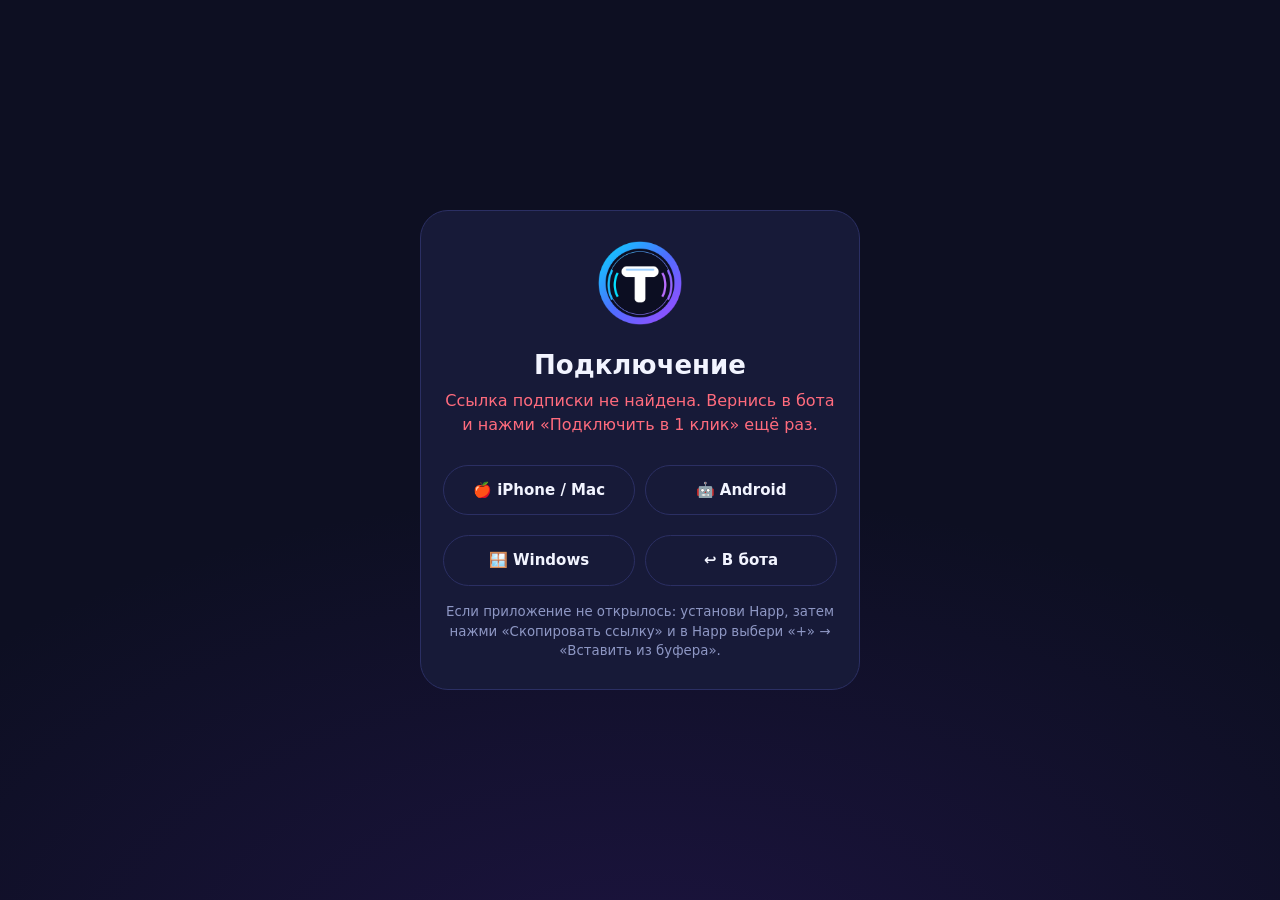
==== connect.html @ 0d5dd18d "Add TaikoVPN redirect/connect pages Co-Authored-By: Claude Sonnet 5.5 <noreply@anthropic.com>" ====
<!doctype html>
<html lang="ru">
<head>
<meta charset="utf-8">
<meta name="viewport" content="width=device-width, initial-scale=1">
<meta name="robots" content="noindex">
<meta name="referrer" content="no-referrer">
<title>Подключение — TaikoVPN</title>
<style>
  :root { --bg:#0d0f22; --card:#171a38; --line:#2b2f63; --text:#f2f4ff; --muted:#8e97c4; --a:#00e5ff; --b:#5070ff; --c:#aa46ff; }
  * { box-sizing:border-box; }
  body { margin:0; min-height:100vh; display:grid; place-items:center; padding:16px; color:var(--text);
         font:16px/1.5 system-ui,-apple-system,"Segoe UI",Roboto,sans-serif;
         background:radial-gradient(900px 500px at 50% 110%, #3a1d7a55, transparent), var(--bg); }
  .card { width:100%; max-width:440px; background:var(--card); border:1px solid var(--line); border-radius:28px; padding:28px 22px; text-align:center; }
  img.logo { width:88px; height:88px; border-radius:50%; }
  h1 { margin:12px 0 4px; font-size:26px; }
  p { color:var(--muted); margin:0 0 18px; }
  .btn { display:block; width:100%; padding:16px; border:0; border-radius:999px; color:#fff; text-decoration:none; font:700 17px inherit;
         cursor:pointer; margin-top:10px; background:linear-gradient(90deg,var(--a),var(--b) 55%,var(--c)); }
  .btn.alt { background:transparent; border:1px solid var(--line); color:var(--text); font-weight:600; }
  .row { display:grid; grid-template-columns:1fr 1fr; gap:10px; }
  .row .btn { font-size:15px; padding:13px 8px; }
  small { display:block; margin-top:16px; color:var(--muted); }
  #err { display:none; color:#ff6b7d; }
</style>
</head>
<body>
<div class="card">
  <img class="logo" src="logo.png" alt="TaikoVPN">
  <h1>Подключение</h1>
  <p id="hint">Открываем приложение Happ…</p>
  <p id="err">Ссылка подписки не найдена. Вернись в бота и нажми «Подключить в 1 клик» ещё раз.</p>
  <a class="btn" id="open" href="#">📲 Открыть в Happ</a>
  <button class="btn alt" id="copy">📋 Скопировать ссылку</button>
  <div class="row">
    <a class="btn alt" href="https://apps.apple.com/us/app/happ-proxy-utility/id6504287215">🍎 iPhone / Mac</a>
    <a class="btn alt" href="https://play.google.com/store/apps/details?id=com.happproxy">🤖 Android</a>
    <a class="btn alt" href="https://github.com/Happ-proxy/happ-desktop/releases/latest/download/setup-Happ.x64.exe">🪟 Windows</a>
    <a class="btn alt" href="https://t.me/taikovpnbot">↩️ В бота</a>
  </div>
  <small>Если приложение не открылось: установи Happ, затем нажми «Скопировать ссылку» и в Happ выбери «+» → «Вставить из буфера».</small>
</div>
<script>
  // https://YOUR-DOMAIN/connect.html#<subscription url>   (the part after # never reaches the server)
  const sub = decodeURIComponent(location.hash.slice(1));
  const ok = /^https?:\/\/[^\s"'<>]+$/i.test(sub);
  const deep = 'happ://add/' + sub;
  if (!ok) {
    document.getElementById('hint').style.display = 'none';
    document.getElementById('err').style.display = 'block';
    document.getElementById('open').style.display = 'none';
    document.getElementById('copy').style.display = 'none';
  } else {
    document.getElementById('open').href = deep;
    document.getElementById('copy').onclick = async (e) => {
      try { await navigator.clipboard.writeText(sub); e.target.textContent = '✅ Скопировано'; }
      catch (_) { prompt('Скопируй ссылку:', sub); }
    };
    setTimeout(() => { location.href = deep; }, 400);   // try to open Happ automatically
  }
</script>
</body>
</html>
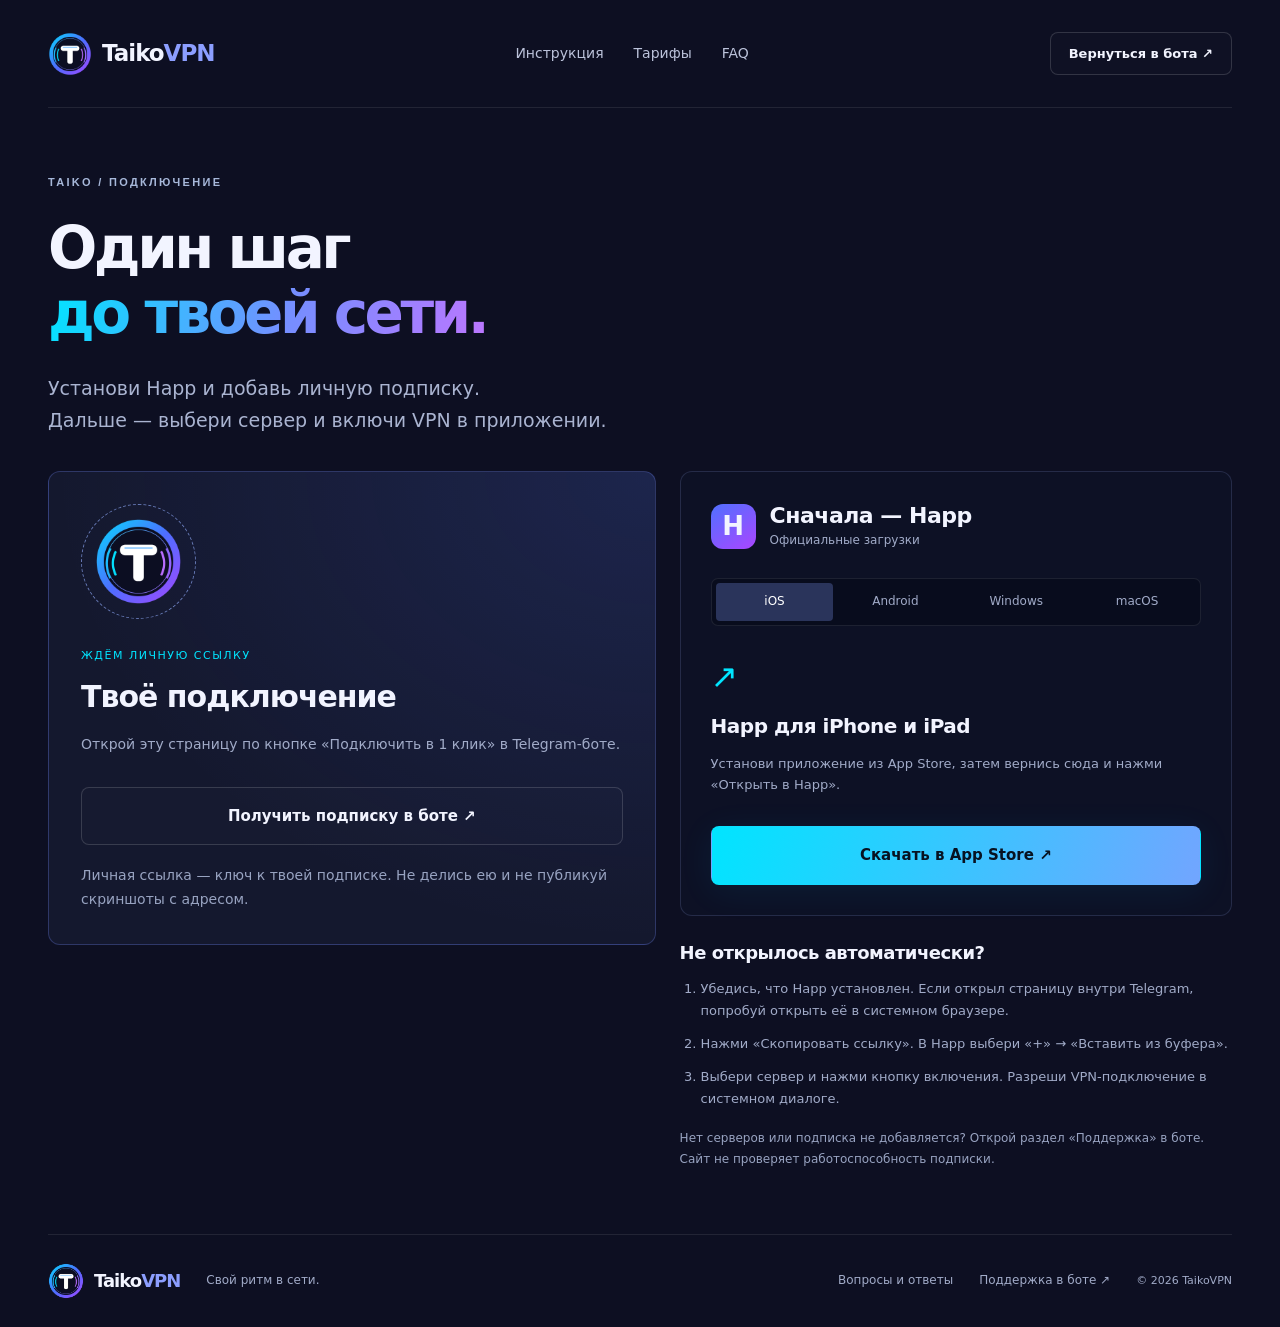
==== commit 8e9d412c: "Rebuild TaikoVPN website and connection flow Co-authored-by: Copilot <223556219+Copilot@users.norepl" ====
--- a/connect.html
+++ b/connect.html
@@ -1,64 +1,5 @@
 <!doctype html>
 <html lang="ru">
-<head>
-<meta charset="utf-8">
-<meta name="viewport" content="width=device-width, initial-scale=1">
-<meta name="robots" content="noindex">
-<meta name="referrer" content="no-referrer">
-<title>Подключение — TaikoVPN</title>
-<style>
-  :root { --bg:#0d0f22; --card:#171a38; --line:#2b2f63; --text:#f2f4ff; --muted:#8e97c4; --a:#00e5ff; --b:#5070ff; --c:#aa46ff; }
-  * { box-sizing:border-box; }
-  body { margin:0; min-height:100vh; display:grid; place-items:center; padding:16px; color:var(--text);
-         font:16px/1.5 system-ui,-apple-system,"Segoe UI",Roboto,sans-serif;
-         background:radial-gradient(900px 500px at 50% 110%, #3a1d7a55, transparent), var(--bg); }
-  .card { width:100%; max-width:440px; background:var(--card); border:1px solid var(--line); border-radius:28px; padding:28px 22px; text-align:center; }
-  img.logo { width:88px; height:88px; border-radius:50%; }
-  h1 { margin:12px 0 4px; font-size:26px; }
-  p { color:var(--muted); margin:0 0 18px; }
-  .btn { display:block; width:100%; padding:16px; border:0; border-radius:999px; color:#fff; text-decoration:none; font:700 17px inherit;
-         cursor:pointer; margin-top:10px; background:linear-gradient(90deg,var(--a),var(--b) 55%,var(--c)); }
-  .btn.alt { background:transparent; border:1px solid var(--line); color:var(--text); font-weight:600; }
-  .row { display:grid; grid-template-columns:1fr 1fr; gap:10px; }
-  .row .btn { font-size:15px; padding:13px 8px; }
-  small { display:block; margin-top:16px; color:var(--muted); }
-  #err { display:none; color:#ff6b7d; }
-</style>
-</head>
-<body>
-<div class="card">
-  <img class="logo" src="logo.png" alt="TaikoVPN">
-  <h1>Подключение</h1>
-  <p id="hint">Открываем приложение Happ…</p>
-  <p id="err">Ссылка подписки не найдена. Вернись в бота и нажми «Подключить в 1 клик» ещё раз.</p>
-  <a class="btn" id="open" href="#">📲 Открыть в Happ</a>
-  <button class="btn alt" id="copy">📋 Скопировать ссылку</button>
-  <div class="row">
-    <a class="btn alt" href="https://apps.apple.com/us/app/happ-proxy-utility/id6504287215">🍎 iPhone / Mac</a>
-    <a class="btn alt" href="https://play.google.com/store/apps/details?id=com.happproxy">🤖 Android</a>
-    <a class="btn alt" href="https://github.com/Happ-proxy/happ-desktop/releases/latest/download/setup-Happ.x64.exe">🪟 Windows</a>
-    <a class="btn alt" href="https://t.me/taikovpnbot">↩️ В бота</a>
-  </div>
-  <small>Если приложение не открылось: установи Happ, затем нажми «Скопировать ссылку» и в Happ выбери «+» → «Вставить из буфера».</small>
-</div>
-<script>
-  // https://YOUR-DOMAIN/connect.html#<subscription url>   (the part after # never reaches the server)
-  const sub = decodeURIComponent(location.hash.slice(1));
-  const ok = /^https?:\/\/[^\s"'<>]+$/i.test(sub);
-  const deep = 'happ://add/' + sub;
-  if (!ok) {
-    document.getElementById('hint').style.display = 'none';
-    document.getElementById('err').style.display = 'block';
-    document.getElementById('open').style.display = 'none';
-    document.getElementById('copy').style.display = 'none';
-  } else {
-    document.getElementById('open').href = deep;
-    document.getElementById('copy').onclick = async (e) => {
-      try { await navigator.clipboard.writeText(sub); e.target.textContent = '✅ Скопировано'; }
-      catch (_) { prompt('Скопируй ссылку:', sub); }
-    };
-    setTimeout(() => { location.href = deep; }, 400);   // try to open Happ automatically
-  }
-</script>
-</body>
-</html>
+<head><meta charset="utf-8"><meta name="viewport" content="width=device-width, initial-scale=1"><meta name="robots" content="noindex"><meta name="referrer" content="no-referrer"><meta name="theme-color" content="#0d0f22"><title>Подключение — TaikoVPN</title><link rel="icon" href="logo.png"><link rel="stylesheet" href="styles.css"><script src="site.js" defer></script><script src="connect.js" defer></script></head>
+<body><a class="skip" href="#main">К содержанию</a><header class="header wrap"><a class="brand" href="./" aria-label="TaikoVPN — главная"><img src="logo.png" width="44" height="44" alt="">Taiko<span>VPN</span></a><nav aria-label="Основная навигация"><a href="index.html#how">Инструкция</a><a href="index.html#plans">Тарифы</a><a href="index.html#faq">FAQ</a></nav><a class="button small ghost" href="https://t.me/taikovpnbot">Вернуться в бота ↗</a></header>
+<main class="wrap connect-main" id="main"><div class="connect-hero"><span class="eyebrow">TAIKO / ПОДКЛЮЧЕНИЕ</span><h1>Один шаг<br><span class="gradient">до твоей сети.</span></h1><p class="lead">Установи Happ и добавь личную подписку.<br>Дальше — выбери сервер и включи VPN в приложении.</p></div><div class="connect-grid"><section class="connection-card" aria-labelledby="connection-title"><div class="connection-emblem"><img src="logo.png" alt=""></div><div class="status-label" id="status">ЖДЁМ ЛИЧНУЮ ССЫЛКУ</div><h2 id="connection-title">Твоё подключение</h2><div aria-live="polite"><p id="hint">Открой эту страницу по кнопке «Подключить в 1 клик» в Telegram-боте.</p><p class="notice" id="err" hidden></p></div><noscript><p class="notice">Для автоматического добавления нужен JavaScript. Можно скопировать подписку в боте и добавить её вручную в Happ.</p></noscript><a class="button primary" id="open" hidden>Открыть в Happ ↗</a><button class="button ghost" id="copy" type="button" hidden>Скопировать ссылку</button><p id="copy-status" class="caption" role="status"></p><div id="manual-copy" hidden><label class="copy-label" for="subscription">Выдели и скопируй личную ссылку:</label><textarea id="subscription" rows="3" readonly spellcheck="false"></textarea></div><a class="button ghost" href="https://t.me/taikovpnbot">Получить подписку в боте ↗</a><p class="caption">Личная ссылка — ключ к твоей подписке. Не делись ею и не публикуй скриншоты с адресом.</p></section><div><section class="download-panel" aria-labelledby="app-title"><div class="panel-top"><span class="app-mark">H</span><div><h3 id="app-title">Сначала — Happ</h3><p>Официальные загрузки</p></div></div><div class="platforms" role="group" aria-label="Выберите платформу"><button data-platform="ios" aria-pressed="true">iOS</button><button data-platform="android" aria-pressed="false">Android</button><button data-platform="windows" aria-pressed="false">Windows</button><button data-platform="macos" aria-pressed="false">macOS</button></div><div class="platform-content" aria-live="polite"><span class="platform-symbol" aria-hidden="true">↗</span><h3 id="platform-title">Happ для iPhone и iPad</h3><p id="platform-note">Установи приложение из App Store, затем вернись сюда и нажми «Открыть в Happ».</p></div><a class="button primary" id="download" href="https://apps.apple.com/us/app/happ-proxy-utility/id6504287215">Скачать в App Store ↗</a></section><section class="connection-help"><h3>Не открылось автоматически?</h3><ol><li>Убедись, что Happ установлен. Если открыл страницу внутри Telegram, попробуй открыть её в системном браузере.</li><li>Нажми «Скопировать ссылку». В Happ выбери «+» → «Вставить из буфера».</li><li>Выбери сервер и нажми кнопку включения. Разреши VPN-подключение в системном диалоге.</li></ol><p class="caption">Нет серверов или подписка не добавляется? Открой раздел «Поддержка» в боте. Сайт не проверяет работоспособность подписки.</p></section></div></div></main><footer class="footer wrap"><a class="brand" href="./"><img src="logo.png" width="36" height="36" alt="">Taiko<span>VPN</span></a><p>Свой ритм в сети.</p><a href="index.html#faq">Вопросы и ответы</a><a href="https://t.me/taikovpnbot">Поддержка в боте ↗</a><span>© 2026 TaikoVPN</span></footer></body></html>
--- a/styles.css
+++ b/styles.css
@@ -0,0 +1 @@
+:root{color-scheme:dark;--bg:#0d0f22;--panel:#14182e;--text:#f2f4ff;--muted:#a1abc8;--cyan:#00e5ff;--blue:#5070ff;--violet:#aa46ff;--line:#ffffff16}*{box-sizing:border-box}html{scroll-behavior:smooth;scroll-padding-top:30px}body{margin:0;background:var(--bg);color:var(--text);font:16px/1.65 "Segoe UI",system-ui,sans-serif}a{color:inherit;text-decoration:none}button{font:inherit}button,a,summary{-webkit-tap-highlight-color:transparent}a:focus-visible,button:focus-visible,summary:focus-visible,textarea:focus-visible{outline:3px solid var(--cyan);outline-offset:6px}a:hover{color:var(--cyan)}img{max-width:100%}.wrap{width:min(1240px,calc(100% - 96px));margin-inline:auto}.header{height:108px;display:flex;align-items:center;justify-content:space-between;border-bottom:1px solid var(--line);gap:24px}.brand{display:flex;align-items:center;font-size:23px;font-weight:800;letter-spacing:-1px;white-space:nowrap}.brand img{margin-right:10px;border-radius:50%}.brand>span{color:#8c9eff}.header nav{display:flex;gap:30px;font-size:14px;color:#bcc3db}.button{display:inline-flex;align-items:center;justify-content:center;gap:24px;padding:17px 24px;border-radius:8px;font-weight:650;font-size:15px;border:1px solid transparent;cursor:pointer;transition:transform .2s,background .2s;line-height:1.5}.button:hover{transform:translateY(-2px)}.primary{color:#071221;background:linear-gradient(110deg,#00e5ff,#72a5ff);box-shadow:0 6px 35px #00b7ff14}.primary:hover{color:#071221;background:#9df3ff}.ghost{background:#ffffff03;border-color:#ffffff25;color:var(--text)}.ghost:hover{background:#ffffff09}.small{padding:11px 18px;font-size:13px}.skip{position:fixed;left:16px;top:-100px;background:var(--cyan);color:var(--bg);z-index:20;padding:12px}.skip:focus{top:12px}.hero{display:grid;grid-template-columns:1.07fr 1fr;align-items:center;gap:12px;padding-top:70px;padding-bottom:65px;min-height:720px}.eyebrow{font:600 11px/1.6 "Segoe UI",sans-serif;letter-spacing:2.3px;color:#a7b8da;display:block;margin-bottom:24px}.signal{display:inline-block;width:6px;height:6px;border-radius:50%;background:var(--cyan);margin-right:8px;box-shadow:0 0 15px #00e5ff88}h1,h2,h3,p{margin-top:0}h1{font-size:clamp(48px,5.4vw,78px);line-height:1.06;letter-spacing:-3.5px;margin-bottom:26px;font-weight:750}.gradient{background:linear-gradient(105deg,#00e5ff 0%,#758eff 55%,#bc76ff);color:transparent;background-clip:text;-webkit-background-clip:text}.lead{font-size:19px;line-height:1.7;color:#aab4d1;margin-bottom:30px}.actions{display:flex;align-items:center;gap:25px;flex-wrap:wrap}.text-link{font-size:14px;font-weight:600}.text-link span{margin-left:10px}.caption{font-size:12px;line-height:1.7;color:#98a3c1;margin:19px 0 0}.network-art{height:560px;position:relative;min-width:0;background:radial-gradient(ellipse,#3346b017,transparent 70%)}.art-top,.art-bottom{position:absolute;left:24px;right:24px;display:flex;justify-content:space-between;gap:10px;font:9px/1.4 monospace;letter-spacing:1.5px;color:#8493b9}.art-top{top:12px}.art-bottom{bottom:12px;align-items:center}.tiny-bars{color:var(--cyan);font-size:17px;white-space:nowrap}.orbit{position:absolute;width:100%;height:100%;inset:0}.rotor{transform-origin:300px 300px;animation:orbit 45s linear infinite}.core-logo{position:absolute;width:30%;left:35%;top:35%;border-radius:50%;filter:drop-shadow(0 0 35px #5070ff33)}.node{position:absolute;background:#12172bf2;border:1px solid #47547880;border-radius:4px;padding:8px 11px;font:9px/1.4 monospace;letter-spacing:.7px;box-shadow:0 5px 30px #070918}.node-top{left:37%;top:16%}.node-left{left:0;bottom:24%}.node-right{right:0;bottom:24%}.spec-strip{display:grid;grid-template-columns:repeat(4,1fr);border-block:1px solid var(--line);padding-block:26px}.spec-strip>div{display:flex;align-items:center;gap:17px;justify-content:center;border-right:1px solid var(--line)}.spec-strip>div:first-child{justify-content:flex-start}.spec-strip>div:last-child{border:0}.spec-strip b{font-size:28px;letter-spacing:-1px;font-weight:600}.spec-strip span{font-size:12px;line-height:1.5;color:var(--muted);max-width:125px}.section{padding-block:104px}.section-heading{display:flex;align-items:flex-end;justify-content:space-between;gap:30px;margin-bottom:42px}.section-heading .eyebrow{margin-bottom:16px}h2{font-size:clamp(34px,3.5vw,50px);line-height:1.15;letter-spacing:-1.8px;margin-bottom:0;font-weight:650}.section-heading>p{font-size:14px;color:var(--muted);margin-bottom:3px;max-width:390px}h3{font-size:22px;line-height:1.3;letter-spacing:-.5px;margin-bottom:14px}p{color:var(--muted)}.feature-grid{display:grid;grid-template-columns:repeat(3,1fr);gap:18px}.feature{border:1px solid var(--line);border-radius:12px;padding:30px;background:linear-gradient(150deg,#181d35,#101427);min-height:340px;overflow:hidden}.feature-icon{display:block;font-size:30px;color:#95a8ff;margin-bottom:28px}.mini-label{font-size:10px;letter-spacing:1.8px;color:#a0afd2;display:block;margin-bottom:14px}.feature p{font-size:14px;margin-bottom:24px}.wave{height:44px;display:flex;align-items:center;gap:8px}.wave i{height:12px;width:4px;background:linear-gradient(var(--cyan),var(--blue));border-radius:2px}.wave i:nth-child(3n){height:32px}.wave i:nth-child(4n){height:44px}.wave i:nth-child(5n){height:24px}.device-sketch{display:flex;align-items:flex-end;gap:9px;height:44px}.device-sketch span{width:22px;height:35px;border:1px solid #758eff;border-radius:3px;background:#5070ff0a}.device-sketch span:nth-child(2){width:65px;height:44px}.device-sketch span:nth-child(3){width:35px;height:39px}.setup-section{background:linear-gradient(125deg,#11172e,#14122b);border-block:1px solid var(--line)}.setup-grid{display:grid;grid-template-columns:1.15fr 1fr;gap:80px}.steps{padding:0;margin:0;list-style:none}.steps li{display:flex;gap:25px;padding:25px 0;border-bottom:1px solid var(--line)}.steps li:first-child{padding-top:8px}.steps li>span{font:14px monospace;color:var(--cyan);padding-top:4px}.steps p{font-size:14px;line-height:1.8;margin-bottom:0}.steps h3{font-size:20px}.download-panel{padding:30px;border:1px solid #7c88c338;border-radius:12px;background:#0d1125}.panel-top{display:flex;align-items:center;gap:14px;margin-bottom:28px}.panel-top h3{margin:0}.panel-top p{font-size:12px;margin:0}.panel-top>.mini-label{margin-left:auto}.app-mark{width:45px;height:45px;display:grid;place-items:center;border-radius:12px;background:linear-gradient(145deg,#5070ff,#aa46ff);font-weight:800;font-size:26px}.platforms{display:grid;grid-template-columns:repeat(4,1fr);padding:4px;background:#080c1d;border:1px solid var(--line);border-radius:7px;gap:3px}.platforms button{font-size:12px;border:0;background:none;color:var(--muted);padding:9px 4px;border-radius:4px;cursor:pointer}.platforms button[aria-pressed=true]{color:#fff;background:#2a345b}.platforms button:hover{color:var(--cyan)}.platform-content{min-height:200px;padding-top:24px}.platform-symbol{display:block;font-size:33px;color:var(--cyan);margin-bottom:8px}.platform-content h3{font-size:20px}.platform-content p{font-size:13px}.download-panel>.button{width:100%}.manual-note{display:flex;gap:20px;border-top:1px solid var(--line);margin-top:40px;padding-top:27px}.manual-note>span{font-size:30px;color:var(--cyan)}.manual-note p{font-size:13px;margin:0}.manual-note b{color:#e1e6fa;font-weight:600}.plans{display:grid;grid-template-columns:repeat(3,1fr);gap:18px}.plan{border:1px solid #ffffff20;border-radius:12px;padding:32px;background:#12162a;position:relative}.plan.trial{background:transparent}.plan h3{font-size:20px}.price{font-size:54px;line-height:1.3;letter-spacing:-2px;font-weight:650;margin:24px 0 15px}.price span{font-size:14px;color:var(--muted);letter-spacing:0;font-weight:400}.plan p{font-size:13px;min-height:44px}.plan ul{padding:23px 0 0;margin:24px 0 30px;list-style:none;border-top:1px solid var(--line);font-size:13px;color:#c0c9df}.plan li{margin-bottom:12px}.plan li:before{content:'↗';color:var(--cyan);margin-right:12px}.plan>.button{width:100%;font-size:14px}.featured{border-color:#6b7fff;background:radial-gradient(ellipse at 100% 0,#5070ff29,transparent 70%),#14172e}.plan-tag{position:absolute;right:17px;top:-13px;background:#758cff;color:#080e26;font-size:10px;letter-spacing:1px;font-weight:800;padding:5px 13px;border-radius:5px}.center{text-align:center}.bonus-grid{display:grid;grid-template-columns:.9fr 1.1fr;gap:22px}.referral,.creator{border-radius:12px;border:1px solid var(--line);padding:36px}.referral{background:radial-gradient(ellipse at 80% 15%,#19498355,transparent 55%),#13192e}.bonus-number{font-size:110px;font-weight:650;letter-spacing:-8px;color:var(--cyan);line-height:1.25;margin:15px 0 20px}.bonus-number span{font-size:14px;letter-spacing:0;margin-left:20px;color:#b4c2e1;font-weight:400}.referral h3,.creator h3{font-size:29px}.referral p,.creator p{font-size:14px}.referral .button{margin-top:12px}.creator{background:radial-gradient(ellipse at 100% 0,#aa46ff1c,transparent 60%),#13162a}.rewards{display:grid;grid-template-columns:repeat(3,1fr);gap:8px;margin:26px 0}.rewards>div{padding:12px 10px;background:#ffffff03;border:1px solid var(--line);border-radius:5px}.rewards span{display:block;font-size:11px;color:var(--muted)}.rewards b{font-size:14px;color:#c5b2ff;font-weight:600}.faq-section{display:grid;grid-template-columns:.75fr 1.25fr;gap:70px;border-top:1px solid var(--line)}.faq-section h2{margin-bottom:22px}.faq-section>div>p{font-size:14px}.faq details{border-bottom:1px solid var(--line)}.faq summary{cursor:pointer;list-style:none;display:flex;justify-content:space-between;gap:20px;padding:22px 0;font-size:16px}.faq summary::-webkit-details-marker{display:none}.faq summary:after{content:'+';font-size:22px;color:#8795be;line-height:1.2}.faq details[open] summary:after{content:'−';color:var(--cyan)}.faq details p{font-size:14px;max-width:95%;padding-bottom:12px}.final-cta{text-align:center;padding:78px 25px 84px;border:1px solid #7988ce30;border-radius:16px;background:radial-gradient(ellipse at 50% 110%,#5070ff38,transparent 70%),#12162b;margin-bottom:70px;position:relative;overflow:hidden}.final-cta h2{font-size:clamp(34px,4.5vw,62px);margin-bottom:30px}.final-cta p{font-size:12px;margin:18px 0 0}.footer{border-top:1px solid var(--line);display:flex;align-items:center;gap:26px;padding-block:28px;font-size:12px;color:var(--muted)}.footer .brand{font-size:18px;color:var(--text)}.footer p{margin:0;margin-right:auto}.footer>span{font-size:11px}.connect-hero{padding-top:66px;max-width:950px}.connect-hero h1{font-size:58px;line-height:1.12}.connect-grid{display:grid;grid-template-columns:1.1fr 1fr;gap:24px;align-items:start;margin:35px 0 65px}.connection-card{background:radial-gradient(ellipse at 100% 0,#5070ff25,transparent 70%),#14182e;border:1px solid #758cff44;border-radius:12px;padding:32px}.connection-card .button{width:100%;margin-top:12px}.connection-card h2{font-size:30px;letter-spacing:-1px;margin-bottom:18px}.connection-card p{font-size:14px}.connection-emblem{height:115px;width:115px;position:relative;border:1px dashed #6578b4;border-radius:50%;padding:12px;margin-bottom:28px}.connection-emblem img{border-radius:50%;width:100%}.status-label{color:var(--cyan);font-size:11px;letter-spacing:1.5px;margin-bottom:15px}.notice{border-left:2px solid #a995ff;background:#aa46ff0a;padding:14px 18px;color:#c4bcdf;font-size:13px}.connection-help{margin-top:25px}.connection-help h3{font-size:18px}.connection-help ol{padding-left:21px;color:var(--muted);font-size:13px}.connection-help li{margin-bottom:12px}.connect-main{min-height:calc(100vh - 220px)}textarea{width:100%;background:#0d0f22;color:#cdd9f4;border:1px solid #5f729e;padding:12px;border-radius:5px;font:12px monospace;resize:vertical}.copy-label{display:block;font-size:13px;margin-top:18px}[hidden]{display:none!important}@keyframes orbit{to{transform:rotate(360deg)}}@media(min-width:1550px){.hero{min-height:770px}}@media(max-width:1050px){.wrap{width:calc(100% - 56px)}.header nav{gap:18px}.hero{padding-top:50px;min-height:650px}h1{font-size:59px}.network-art{height:450px}.setup-grid{gap:35px}.feature,.plan{padding:24px}.spec-strip b{font-size:24px}.spec-strip>div{gap:12px}.spec-strip span{font-size:11px}.footer{gap:18px}.footer p{display:none}.footer .brand{margin-right:auto}.faq-section{gap:36px}.hero .actions{gap:17px}.hero .button{padding-inline:18px}.price{font-size:46px}.price span{font-size:12px}}@media(max-width:760px){.wrap{width:calc(100% - 40px)}.header{height:85px;gap:12px}.header nav{display:none}.brand{font-size:20px}.brand img{width:36px;height:36px}.header .small{font-size:11px;padding:10px 12px;gap:8px}.hero{grid-template-columns:1fr;padding-block:45px 25px;gap:20px}.hero h1{font-size:clamp(44px,9.8vw,70px);letter-spacing:-2.5px}.hero .lead{font-size:17px}.hero .eyebrow{font-size:10px}.network-art{height:auto;aspect-ratio:1;max-width:490px;width:100%;margin:auto}.art-top,.art-bottom{left:10px;right:10px;font-size:8px;letter-spacing:.7px}.core-logo{top:35%}.node{font-size:8px;padding:6px 8px}.spec-strip{grid-template-columns:1fr 1fr;row-gap:24px;padding-block:25px}.spec-strip>div{justify-content:flex-start;padding-right:8px}.spec-strip>div:nth-child(2n){border:0;padding-left:20px}.spec-strip b{min-width:40px}.spec-strip>div:last-child b{font-size:20px}.section{padding-block:65px}.section-heading{display:block;margin-bottom:30px}.section-heading>p,.section-heading>.text-link{display:block;margin-top:24px}.section-heading h2{font-size:35px}.feature-grid,.plans,.setup-grid,.bonus-grid,.faq-section,.connect-grid{grid-template-columns:1fr}.feature{min-height:0}.feature-grid{gap:12px}.feature-icon{margin-bottom:18px}.feature .wave,.feature .device-sketch{margin-top:25px}.setup-grid{gap:30px}.download-panel{padding:24px}.platform-content{min-height:180px}.plans{gap:23px}.plan{padding:30px}.plan p{min-height:0}.price{font-size:54px}.price span{font-size:14px}.referral,.creator{padding:27px}.bonus-number{font-size:94px}.creator h3,.referral h3{font-size:27px}.rewards{gap:6px}.rewards>div{padding:10px 8px}.faq-section{gap:28px}.faq summary{font-size:15px}.final-cta{padding:50px 20px;margin-bottom:40px}.final-cta h2{font-size:34px;letter-spacing:-1px}.final-cta .eyebrow{font-size:9px;letter-spacing:1.5px}.footer{flex-wrap:wrap;justify-content:space-between;padding-block:25px;gap:16px}.footer .brand{width:100%}.footer>span{width:100%}.connect-hero{padding-top:42px}.connect-hero h1{font-size:42px;letter-spacing:-2px}.connection-card{padding:25px}.connect-grid{margin-top:25px;gap:20px}.connect-hero .lead{font-size:16px}}@media(prefers-reduced-motion:reduce){html{scroll-behavior:auto}*,*:before,*:after{animation:none!important;transition:none!important}}
